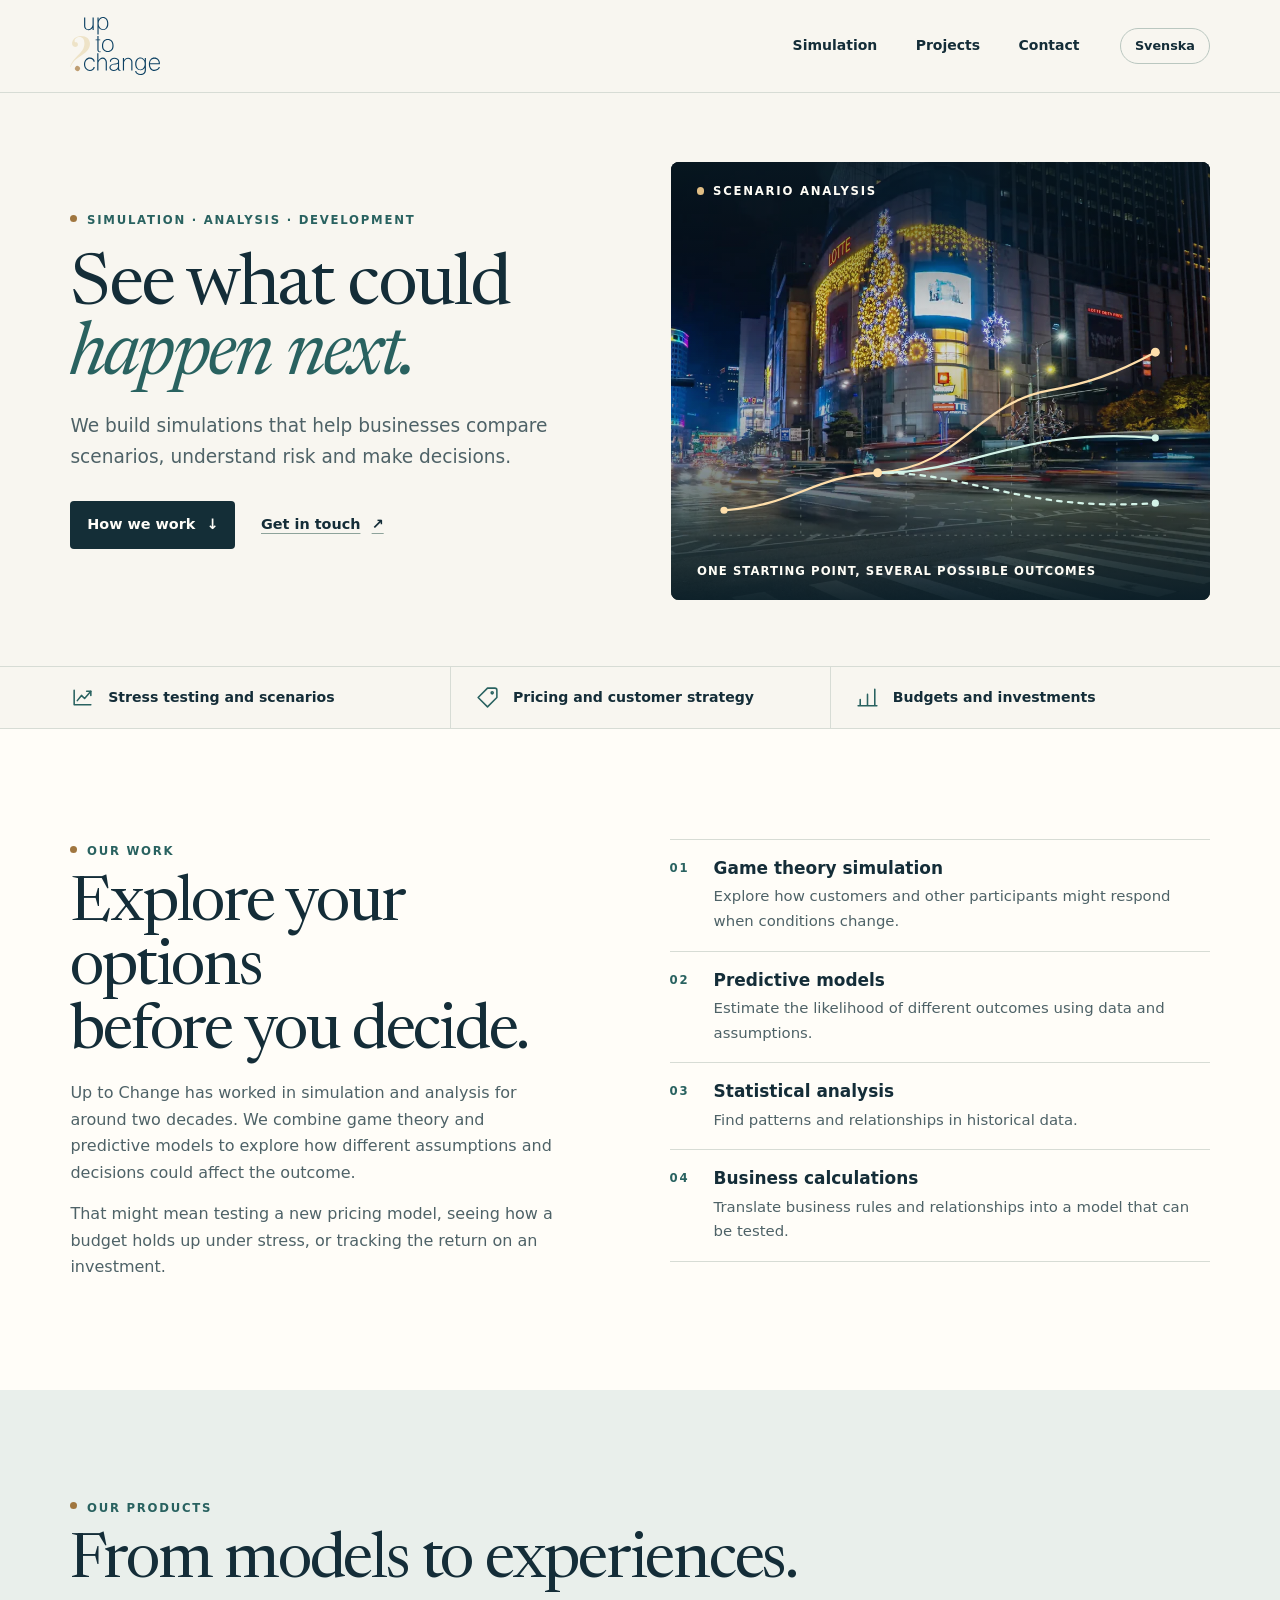
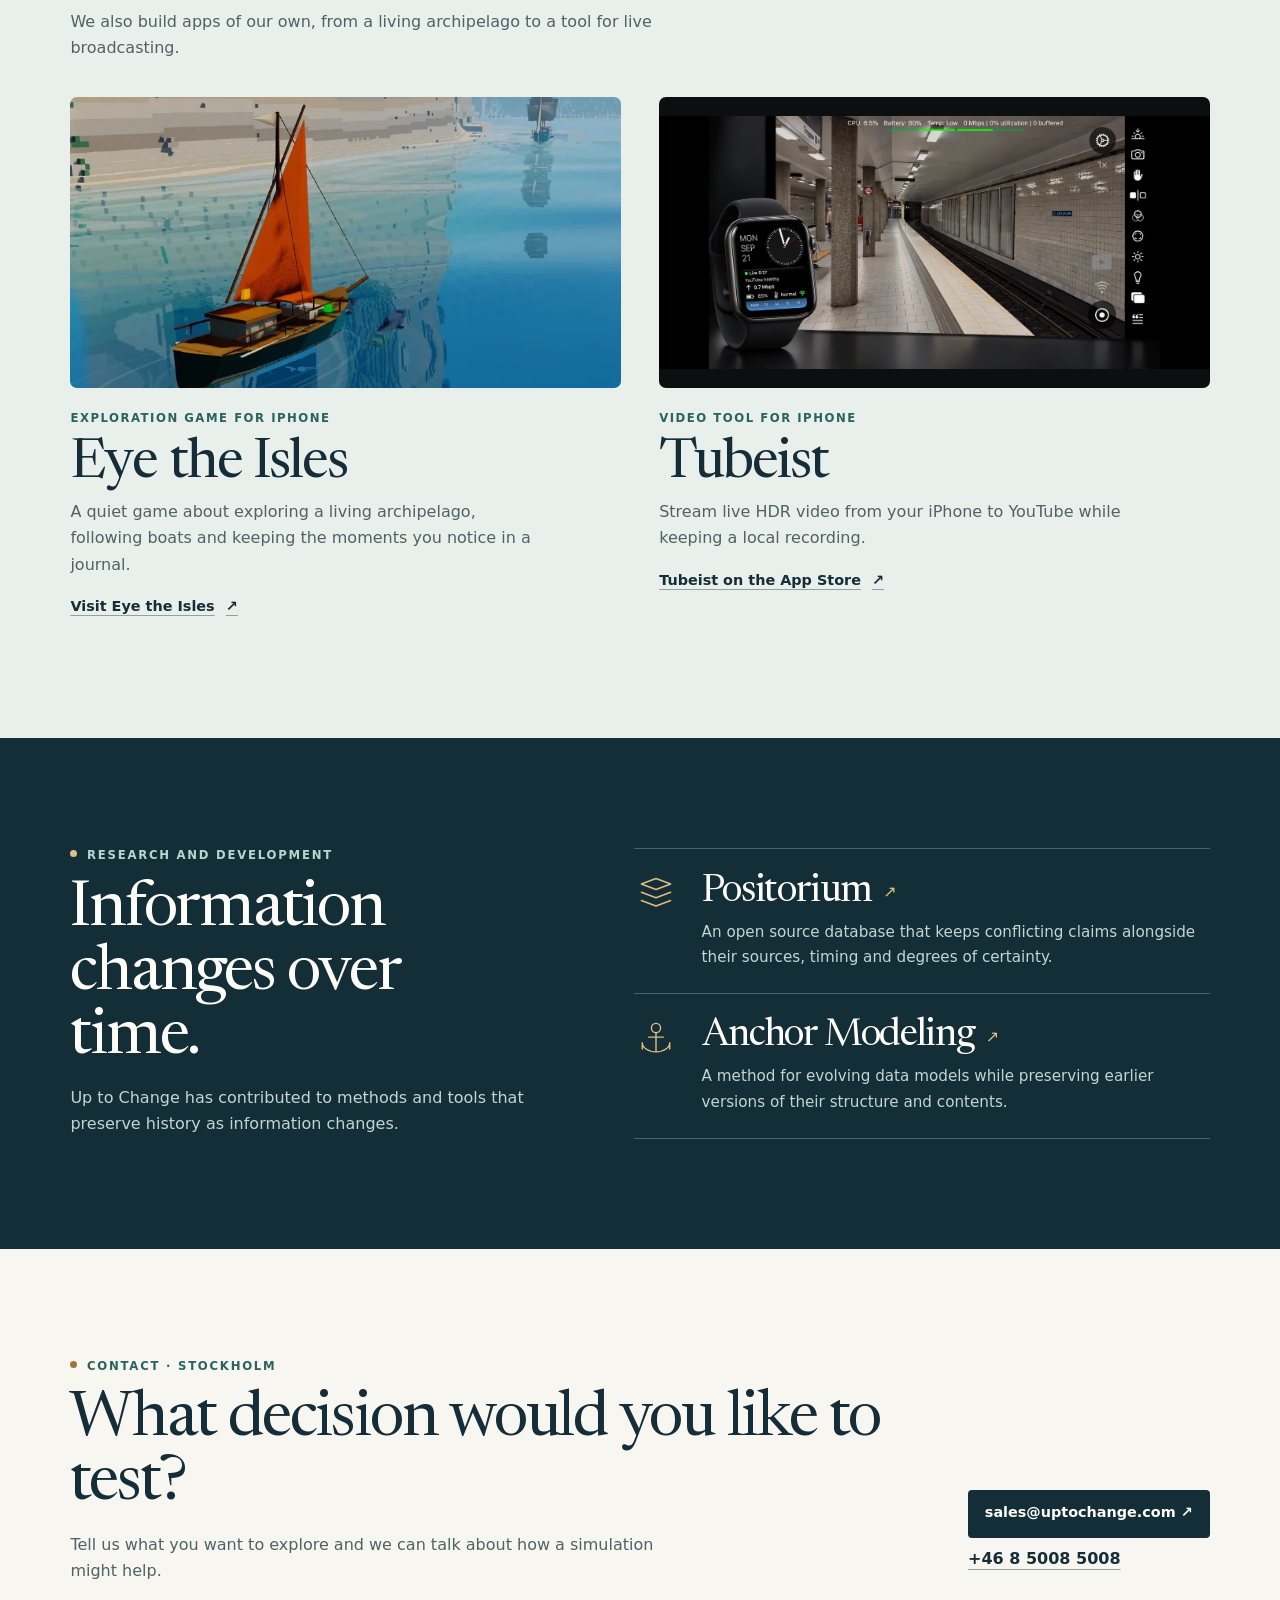
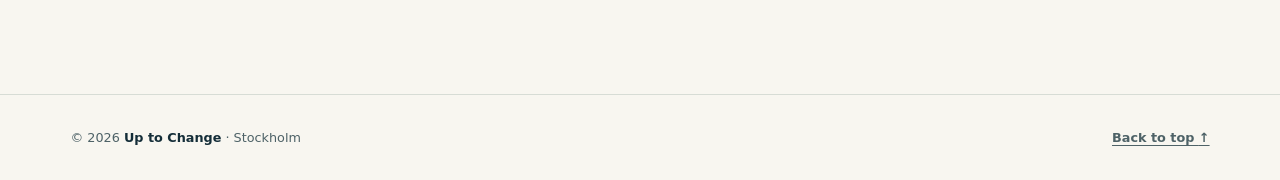
==== index_en.html @ 2a36a4be "Add bilingual Up to Change website" ====
<!doctype html>
<html lang="en">
<head>
  <meta charset="utf-8">
  <meta name="viewport" content="width=device-width, initial-scale=1">
  <meta name="theme-color" content="#f8f6f0">
  <title>Up to Change | Simulation, analysis and development</title>
  <meta name="description" content="Up to Change builds simulations for scenario analysis, stress testing and business decisions. Explore our apps and contributions to research and development.">
  <link rel="canonical" href="https://www.uptochange.com/index_en.html">
  <link rel="alternate" hreflang="sv" href="https://www.uptochange.com/">
  <link rel="alternate" hreflang="en" href="https://www.uptochange.com/index_en.html">
  <link rel="alternate" hreflang="x-default" href="https://www.uptochange.com/">
  <meta property="og:type" content="website">
  <meta property="og:title" content="Up to Change | Simulation, analysis and development">
  <meta property="og:description" content="Up to Change builds simulations for scenario analysis, stress testing and business decisions. Explore our apps and contributions to research and development.">
  <meta property="og:url" content="https://www.uptochange.com/index_en.html">
  <meta property="og:image" content="https://www.uptochange.com/up-to-change-assets/street.webp">
  <link rel="icon" href="up-to-change-assets/icon.png" type="image/png">
  <link rel="apple-touch-icon" href="up-to-change-assets/icon.png">
  <link rel="stylesheet" href="up-to-change-assets/site.css">
  <script src="up-to-change-assets/street-video.js" defer></script>
</head>
<body id="top">
  <a class="skip" href="#main">Skip to content</a>
  <header class="site-header">
    <div class="wrap header-inner">
      <a class="brand" href="#top">
        <img src="up-to-change-assets/up-to-change.svg" width="1153" height="740" alt="Up to Change">
      </a>
      <nav class="top-nav" aria-label="Main navigation">
        <a href="#simulation">Simulation</a>
        <a href="#projects">Projects</a>
        <a href="#contact">Contact</a>
        <a class="language" href="index.html" lang="sv" hreflang="sv">Svenska</a>
      </nav>
    </div>
  </header>

  <main id="main" tabindex="-1">
    <section class="hero" aria-labelledby="hero-title">
      <div class="wrap hero-grid">
        <div class="hero-copy">
          <p class="eyebrow">Simulation · Analysis · Development</p>
          <h1 id="hero-title">See what could <em>happen next.</em></h1>
          <p>We build simulations that help businesses compare scenarios, understand risk and make decisions.</p>
          <div class="actions">
            <a class="button" href="#simulation">How we work <span aria-hidden="true">↓</span></a>
            <a class="text-link" href="#contact">Get in touch <span aria-hidden="true">↗</span></a>
          </div>
        </div>
        <figure class="hero-visual">
          <img src="up-to-change-assets/street.webp" width="1440" height="810" alt="" fetchpriority="high">
          <video class="street-video" data-src="up-to-change-assets/street.mp4" width="960" height="540"
                 preload="none" muted loop playsinline aria-hidden="true"></video>
          <button class="video-toggle" type="button" hidden aria-label="Play background video"
                  data-play-label="Play background video" data-pause-label="Pause background video">
            <svg viewBox="0 0 24 24" width="18" height="18" fill="currentColor" aria-hidden="true" focusable="false">
              <path class="video-play" d="M8 5v14l11-7Z"/>
              <path class="video-pause" d="M7 5h3v14H7zm7 0h3v14h-3z"/>
            </svg>
          </button>
          <span class="visual-label">Scenario analysis</span>
          <svg class="routes" viewBox="0 0 600 490" aria-hidden="true" focusable="false">
            <g fill="none" stroke="#e4efea" stroke-opacity=".3" stroke-width="1">
              <path d="M46 418H554M144 233v185m118-185v185m118-185v185m118-185v185" stroke-dasharray="3 6"/>
            </g>
            <g fill="none" stroke-width="2.5" stroke-linecap="round">
              <path d="M58 390C136 385 157 352 230 348" stroke="#ffdfab"/>
              <path d="M230 348c93-6 110-77 191-92 43-8 74-18 120-43" stroke="#ffdfab"/>
              <path d="M230 348c106 1 158-52 311-39" stroke="#d5f4e9"/>
              <path d="M230 348c105-1 160 44 311 34" stroke="#d5f4e9" stroke-dasharray="5 7"/>
            </g>
            <g fill="#ffdfab">
              <circle cx="58" cy="390" r="4"/><circle cx="230" cy="348" r="5"/><circle cx="541" cy="213" r="5"/>
            </g>
            <g fill="#d5f4e9">
              <circle cx="541" cy="309" r="4"/><circle cx="541" cy="382" r="4"/>
            </g>
          </svg>
          <figcaption class="visual-note">One starting point, several possible outcomes</figcaption>
        </figure>
      </div>
    </section>

    <div class="use-cases">
      <ul class="wrap">
        <li><svg class="" viewBox="0 0 24 24" aria-hidden="true" fill="none" stroke="currentColor" stroke-width="1.5" stroke-linecap="round" stroke-linejoin="round"><path d="M4 19V5m0 14h16M7 15l4-5 3 3 6-7"/><path d="M16 6h4v4"/></svg><span>Stress testing and scenarios</span></li>
        <li><svg class="" viewBox="0 0 24 24" aria-hidden="true" fill="none" stroke="currentColor" stroke-width="1.5" stroke-linecap="round" stroke-linejoin="round"><path d="m3 12 9-9h7a2 2 0 0 1 2 2v7l-9 9-9-9Z"/><circle cx="16.5" cy="7.5" r="1"/></svg><span>Pricing and customer strategy</span></li>
        <li><svg class="" viewBox="0 0 24 24" aria-hidden="true" fill="none" stroke="currentColor" stroke-width="1.5" stroke-linecap="round" stroke-linejoin="round"><path d="M5 20v-6m7 6V9m7 11V4M3 20h18"/></svg><span>Budgets and investments</span></li>
      </ul>
    </div>

    <section class="section services" id="simulation" aria-labelledby="simulation-title">
      <div class="wrap services-grid">
        <div class="section-title">
          <p class="eyebrow">Our work</p>
          <h2 id="simulation-title">Explore your options<br>before you decide.</h2>
          <p>Up to Change has worked in simulation and analysis for around two decades. We combine game theory and predictive models to explore how different assumptions and decisions could affect the outcome.</p>
          <p>That might mean testing a new pricing model, seeing how a budget holds up under stress, or tracking the return on an investment.</p>
        </div>
        <ol class="method-list">
          <li><span class="method-no" aria-hidden="true">01</span>
            <div><h3>Game theory simulation</h3><p>Explore how customers and other participants might respond when conditions change.</p></div>
          </li>
          <li><span class="method-no" aria-hidden="true">02</span>
            <div><h3>Predictive models</h3><p>Estimate the likelihood of different outcomes using data and assumptions.</p></div>
          </li>
          <li><span class="method-no" aria-hidden="true">03</span>
            <div><h3>Statistical analysis</h3><p>Find patterns and relationships in historical data.</p></div>
          </li>
          <li><span class="method-no" aria-hidden="true">04</span>
            <div><h3>Business calculations</h3><p>Translate business rules and relationships into a model that can be tested.</p></div>
          </li>
        </ol>
      </div>
    </section>

    <section class="section projects" id="projects" aria-labelledby="projects-title">
      <div class="wrap">
        <div class="section-title">
          <p class="eyebrow">Our products</p>
          <h2 id="projects-title">From models to experiences.</h2>
          <p>We also build apps of our own, from a living archipelago to a tool for live broadcasting.</p>
        </div>
        <div class="projects-grid">
        <article class="project">
          <a class="project-media isles" href="https://www.uptochange.com/eyetheisles/" aria-label="Visit Eye the Isles">
            <img src="up-to-change-assets/eye-the-isles.webp" width="800" height="424" loading="lazy" alt="The red-sailed fishing boat Gannet beside a rocky coast in Eye the Isles">
          </a>
          <p class="project-meta">Exploration game for iPhone</p>
          <h3>Eye the Isles</h3>
          <p>A quiet game about exploring a living archipelago, following boats and keeping the moments you notice in a journal.</p>
          <a class="text-link" href="https://www.uptochange.com/eyetheisles/">Visit Eye the Isles <span aria-hidden="true">↗</span></a>
        </article>
        <article class="project">
          <a class="project-media tubeist" href="https://apps.apple.com/app/tubeist/id6740208994" aria-label="Tubeist on the App Store">
            <img src="up-to-change-assets/tubeist.webp" width="1400" height="645" loading="lazy" alt="Tubeist’s camera view and live stream monitoring on Apple Watch">
          </a>
          <p class="project-meta">Video tool for iPhone</p>
          <h3>Tubeist</h3>
          <p>Stream live HDR video from your iPhone to YouTube while keeping a local recording.</p>
          <a class="text-link" href="https://apps.apple.com/app/tubeist/id6740208994">Tubeist on the App Store <span aria-hidden="true">↗</span></a>
        </article>
        </div>
      </div>
    </section>

    <section class="section research dark" id="research" aria-labelledby="research-title">
      <div class="wrap research-grid">
        <div class="section-title">
          <p class="eyebrow">Research and development</p>
          <h2 id="research-title">Information changes over time.</h2>
          <p>Up to Change has contributed to methods and tools that preserve history as information changes.</p>
        </div>
        <div class="research-list">
          <article class="research-item">
            <svg class="research-icon" viewBox="0 0 48 48" aria-hidden="true" fill="none" stroke="currentColor" stroke-width="1.5" stroke-linecap="round" stroke-linejoin="round"><path d="M8 12 24 6l16 6-16 6L8 12Zm0 9 16 6 16-6M8 30l16 6 16-6"/></svg>
            <div>
              <h3><a href="https://roenbaeck.github.io/positorium/">Positorium <span aria-hidden="true">↗</span></a></h3>
              <p>An open source database that keeps conflicting claims alongside their sources, timing and degrees of certainty.</p>
            </div>
          </article>
          <article class="research-item">
            <svg class="research-icon" viewBox="0 0 48 48" aria-hidden="true" fill="none" stroke="currentColor" stroke-width="1.5" stroke-linecap="round" stroke-linejoin="round"><path d="M24 17v21M16 22h16M9 28c0 5 6 10 15 10s15-5 15-10M9 28v7m30-7v7"/><circle cx="24" cy="12" r="5"/></svg>
            <div>
              <h3><a href="https://www.anchormodeling.com/">Anchor Modeling <span aria-hidden="true">↗</span></a></h3>
              <p>A method for evolving data models while preserving earlier versions of their structure and contents.</p>
            </div>
          </article>
        </div>
      </div>
    </section>

    <section class="section contact" id="contact" aria-labelledby="contact-title">
      <div class="wrap contact-grid">
        <div class="section-title">
          <p class="eyebrow">Contact · Stockholm</p>
          <h2 id="contact-title">What decision would you like to test?</h2>
          <p>Tell us what you want to explore and we can talk about how a simulation might help.</p>
        </div>
        <div class="contact-info">
          <a class="button" href="mailto:sales@uptochange.com">sales@uptochange.com <span aria-hidden="true">↗</span></a>
          <a class="text-link" href="tel:+46850085008">+46 8 5008 5008</a>
        </div>
      </div>
    </section>
  </main>

  <footer class="site-footer">
    <div class="wrap footer-inner">
      <p>© 2026 <strong>Up to Change</strong> · Stockholm</p>
      <a href="#top">Back to top <span aria-hidden="true">↑</span></a>
    </div>
  </footer>
</body>
</html>
---- up-to-change-assets/site.css ----
@font-face {
  font-family: Newsreader;
  src: url(newsreader.woff2) format("woff2");
  font-style: normal;
  font-weight: 400;
  font-display: swap;
}

@font-face {
  font-family: Newsreader;
  src: url(newsreader-italic.woff2) format("woff2");
  font-style: italic;
  font-weight: 400;
  font-display: swap;
}

:root {
  color-scheme: light;
  --paper: #f8f6f0;
  --white: #fffdf8;
  --ink: #142d38;
  --muted: #4e6267;
  --teal: #296260;
  --deep: #142e37;
  --gold: #a0763f;
  --pale-gold: #e0bd84;
  --line: #d7dcd5;
  --wash: #e9efeb;
  --serif: Newsreader, Georgia, serif;
  --sans: system-ui, -apple-system, BlinkMacSystemFont, "Segoe UI", sans-serif;
  --max: 1264px;
}

*, *::before, *::after { box-sizing: border-box; }
html { scroll-behavior: smooth; }
body {
  margin: 0;
  background: var(--paper);
  color: var(--ink);
  font: 1rem/1.65 var(--sans);
  -webkit-font-smoothing: antialiased;
}
img, svg { display: block; max-width: 100%; }
img { height: auto; }
a { color: inherit; }
:focus-visible { outline: 3px solid var(--teal); outline-offset: 5px; }
.dark :focus-visible { outline-color: var(--pale-gold); }
h1, h2, h3, p, figure { margin: 0; }
h1, h2, .project h3, .research-item h3 {
  font-family: var(--serif);
  font-weight: 400;
  line-height: 1;
  letter-spacing: -.035em;
}
h2 { font-size: clamp(2.65rem, 5vw, 4.75rem); }
p { max-width: 62ch; }
section[id] { scroll-margin-top: 1.5rem; }

.wrap { width: min(var(--max), calc(100% - 2 * clamp(1.25rem, 5.5vw, 5rem))); margin-inline: auto; }
.skip {
  position: absolute;
  top: .75rem;
  left: .75rem;
  z-index: 5;
  padding: .6rem 1rem;
  background: var(--white);
  transform: translateY(-180%);
}
.skip:focus { transform: translateY(0); }

.site-header { border-bottom: 1px solid var(--line); }
.header-inner {
  min-height: 92px;
  display: flex;
  align-items: center;
  justify-content: space-between;
  gap: 1.5rem;
}
.brand { display: inline-flex; flex: none; align-items: center; padding: .45rem 0; }
.brand img { width: 90px; height: auto; }
.top-nav { display: flex; align-items: center; flex-wrap: wrap; gap: clamp(.9rem, 3vw, 2.5rem); }
.top-nav a { display: inline-flex; align-items: center; min-height: 32px; font-size: .875rem; font-weight: 650; text-decoration: none; }
.top-nav a:hover { color: var(--teal); text-decoration: underline; text-underline-offset: .25em; }
.top-nav .language { margin-left: .15rem; padding: .42rem .85rem; border: 1px solid #bac7c0; border-radius: 2rem; font-size: .8rem; }
.top-nav .language:hover { background: var(--wash); text-decoration: none; }

.eyebrow, .visual-label, .visual-note, .method-no {
  font-size: .73rem;
  line-height: 1.35;
  letter-spacing: .15em;
  font-weight: 720;
  text-transform: uppercase;
}
.eyebrow { color: var(--teal); }
.eyebrow::before {
  content: "";
  display: inline-block;
  width: .44rem;
  height: .44rem;
  margin: 0 .6rem .13rem 0;
  border-radius: 50%;
  background: var(--gold);
}

.hero { padding: clamp(2.4rem, 5.4vw, 5rem) 0 clamp(2.6rem, 5.2vw, 4.9rem); }
.hero-grid {
  display: grid;
  grid-template-columns: 1fr 1fr;
  align-items: center;
  gap: clamp(2.25rem, 4.9vw, 5rem);
}
.hero h1 { font-size: clamp(3.8rem, 5.7vw, 5.8rem); line-height: .95; margin-top: 1.5rem; }
.hero h1 em { color: var(--teal); font-weight: 400; }
.hero-copy > p:not(.eyebrow) { color: var(--muted); margin-top: 1.25rem; max-width: 43ch; font-size: clamp(1.02rem, 1.45vw, 1.22rem); }
.actions { display: flex; flex-wrap: wrap; align-items: center; gap: 1rem 1.6rem; margin-top: 1.8rem; }
.button, .text-link {
  display: inline-flex;
  width: fit-content;
  align-items: center;
  gap: .7rem;
  font-size: .9rem;
  font-weight: 660;
  text-decoration: none;
}
.button {
  min-height: 48px;
  justify-content: center;
  border-radius: 4px;
  padding: .65rem 1.05rem;
  background: var(--deep);
  color: var(--white);
}
.button:hover { background: var(--teal); }
.text-link { min-height: 42px; text-decoration: underline; text-decoration-color: #8ea39b; text-underline-offset: .3em; }
.text-link:hover { color: var(--teal); text-decoration-color: currentColor; }

.hero-visual {
  min-width: 0;
  position: relative;
  isolation: isolate;
  overflow: hidden;
  aspect-ratio: 1.23;
  background: var(--deep);
  border-radius: 8px;
  color: #fffdf6;
}
.hero-visual > img, .street-video, .hero-visual::after, .routes {
  position: absolute;
  inset: 0;
  width: 100%;
  height: 100%;
}
.hero-visual > img, .street-video { object-fit: cover; object-position: 44% 50%; }
.street-video { opacity: 0; pointer-events: none; }
.street-video.has-frame { opacity: 1; }
.video-toggle {
  position: absolute;
  z-index: 3;
  top: .8rem;
  right: .8rem;
  width: 42px;
  height: 42px;
  padding: 0;
  border: 1px solid rgb(255 253 246 / .48);
  border-radius: 50%;
  background: rgb(9 29 39 / .82);
  color: #fffdf6;
  cursor: pointer;
}
.video-toggle:not([hidden]) { display: grid; place-items: center; }
.video-toggle:hover { background: #102f3d; }
.video-toggle:focus-visible { outline-color: var(--pale-gold); }
.video-pause, .video-toggle[data-playing="true"] .video-play { display: none; }
.video-toggle[data-playing="true"] .video-pause { display: block; }
.hero-visual::after {
  content: "";
  background: linear-gradient(180deg, rgb(9 29 39 / .72), rgb(9 29 39 / .12) 35%, rgb(9 29 39 / .27) 56%, rgb(9 29 39 / .95));
}
.routes { z-index: 1; }
.visual-label, .visual-note { position: absolute; z-index: 2; left: clamp(1rem, 2.5vw, 1.6rem); }
.visual-label { top: 1.35rem; }
.visual-label::before { content: ""; display: inline-block; width: .46rem; height: .46rem; border-radius: 50%; margin-right: .55rem; background: var(--pale-gold); }
.visual-note { bottom: 1.25rem; font-weight: 620; letter-spacing: .09em; }

.use-cases { border-block: 1px solid var(--line); }
.use-cases ul { margin: 0 auto; padding: 0; list-style: none; display: grid; grid-template-columns: repeat(3, 1fr); }
.use-cases li { display: flex; align-items: center; gap: .8rem; padding: 1.12rem 1.5rem; font-weight: 600; font-size: .88rem; }
.use-cases li:first-child { padding-left: 0; }
.use-cases li + li { border-left: 1px solid var(--line); }
.use-cases svg { flex: none; width: 25px; height: 25px; color: var(--teal); }

.section { padding-block: clamp(4.25rem, 8.6vw, 8rem); }
.section-title h2 { margin-top: .85rem; }
.section-title > p:not(.eyebrow) { color: var(--muted); margin-top: .95rem; }
.services { background: var(--white); }
.services-grid { display: grid; grid-template-columns: .92fr 1fr; gap: clamp(2.5rem, 8vw, 8rem); }
.services-grid .section-title { padding-top: .3rem; }
.method-list { list-style: none; margin: 0; padding: 0; border-top: 1px solid var(--line); }
.method-list li {
  display: grid;
  grid-template-columns: 2rem 1fr;
  gap: .75rem;
  padding: 1.07rem 0;
  border-bottom: 1px solid var(--line);
}
.method-no { color: var(--teal); padding-top: .25rem; }
.method-list h3 { font: 680 1.06rem/1.4 var(--sans); }
.method-list p { margin-top: .22rem; color: var(--muted); font-size: .93rem; }

.projects { background: var(--wash); }
.projects-grid { display: grid; grid-template-columns: 1fr 1fr; gap: clamp(1.5rem, 3vw, 2.75rem); margin-top: 2.2rem; }
.project-media { display: block; overflow: hidden; aspect-ratio: 1.89; border-radius: 7px; background: var(--deep); }
.project-media img { width: 100%; height: 100%; object-fit: cover; transition: transform 220ms ease-out; }
.project-media:hover img { transform: scale(1.025); }
.project-media.tubeist { background: #0c0e10; }
.project-media.tubeist img { object-fit: contain; }
.project-meta { margin-top: 1.3rem; color: var(--teal); font-size: .73rem; letter-spacing: .13em; text-transform: uppercase; font-weight: 700; }
.project h3 { margin: .45rem 0 .45rem; font-size: clamp(2.4rem, 4.4vw, 3.75rem); }
.project p:not(.project-meta) { color: var(--muted); max-width: 47ch; }
.project .text-link { margin-top: .5rem; }

.dark { background: var(--deep); color: var(--white); }
.dark .eyebrow { color: #bad5cc; }
.dark .eyebrow::before { background: var(--pale-gold); }
.dark .section-title > p:not(.eyebrow), .dark .research-item p { color: #c4d4d3; }
.research-grid { display: grid; grid-template-columns: .8fr 1fr; gap: clamp(2rem, 8vw, 8rem); align-items: start; }
.research-list { border-top: 1px solid #48616a; }
.research-item { display: grid; grid-template-columns: 52px 1fr; gap: 1rem; padding-block: 1.45rem; border-bottom: 1px solid #48616a; }
.research-icon { width: 44px; height: 44px; color: var(--pale-gold); }
.research-item h3 { font-size: clamp(1.9rem, 3vw, 2.65rem); }
.research-item h3 a { display: inline-flex; align-items: center; gap: .7rem; text-decoration: none; }
.research-item h3 a:hover { text-decoration: underline; text-underline-offset: .19em; }
.research-item h3 a span { color: var(--pale-gold); font: 1rem var(--sans); }
.research-item p { margin-top: .55rem; font-size: .95rem; }

.contact-grid { display: grid; grid-template-columns: 1fr auto; gap: 2rem; align-items: end; }
.contact-info { padding-bottom: .18rem; }
.contact-info a { display: block; margin-top: .5rem; }
.contact-info .text-link { min-height: 35px; font-size: 1rem; }
.site-footer { border-top: 1px solid var(--line); color: var(--muted); }
.footer-inner { min-height: 85px; display: flex; justify-content: space-between; align-items: center; flex-wrap: wrap; gap: .5rem 1.5rem; padding-block: 1rem; font-size: .8rem; }
.footer-inner strong { color: var(--ink); }
.footer-inner a { font-weight: 650; text-underline-offset: .25em; }

@media (max-width: 980px) {
  .hero-grid { gap: 2rem; }
  .hero h1 { font-size: clamp(3.1rem, 6.4vw, 4.25rem); }
  .hero-visual { aspect-ratio: 1.04; }
  .services-grid, .research-grid { gap: 3rem; }
}
@media (max-width: 720px) {
  .header-inner { min-height: 78px; gap: 1rem; }
  .brand img { width: 70px; }
  .top-nav { gap: .65rem 1rem; justify-content: flex-end; }
  .top-nav a { font-size: .82rem; }
  .hero-grid, .services-grid, .research-grid, .contact-grid { grid-template-columns: 1fr; }
  .hero h1 { font-size: clamp(3.45rem, 9.2vw, 5.1rem); }
  .hero-visual { aspect-ratio: 1.38; }
  .hero-copy > p:not(.eyebrow) { margin-top: .9rem; }
  .use-cases li { gap: .45rem; padding-inline: .62rem; font-size: .76rem; line-height: 1.35; }
  .use-cases svg { width: 19px; height: 19px; }
  .contact-grid { gap: .9rem; }
}
@media (max-width: 525px) {
  .top-nav { gap: .45rem; }
  .top-nav a { font-size: .8rem; }
  .top-nav .language { padding-inline: .48rem; }
  .projects-grid { grid-template-columns: 1fr; gap: 2.5rem; }
  .hero-visual { aspect-ratio: 1.25; }
  .use-cases li { align-items: flex-start; flex-direction: column; }
}
@media (max-width: 355px) {
  .header-inner { align-items: flex-start; padding-block: .5rem; }
  .top-nav { max-width: 165px; }
  .hero h1 { font-size: 2.85rem; }
}
@media (prefers-reduced-motion: reduce) {
  html { scroll-behavior: auto; }
  *, *::before, *::after { transition: none !important; }
}
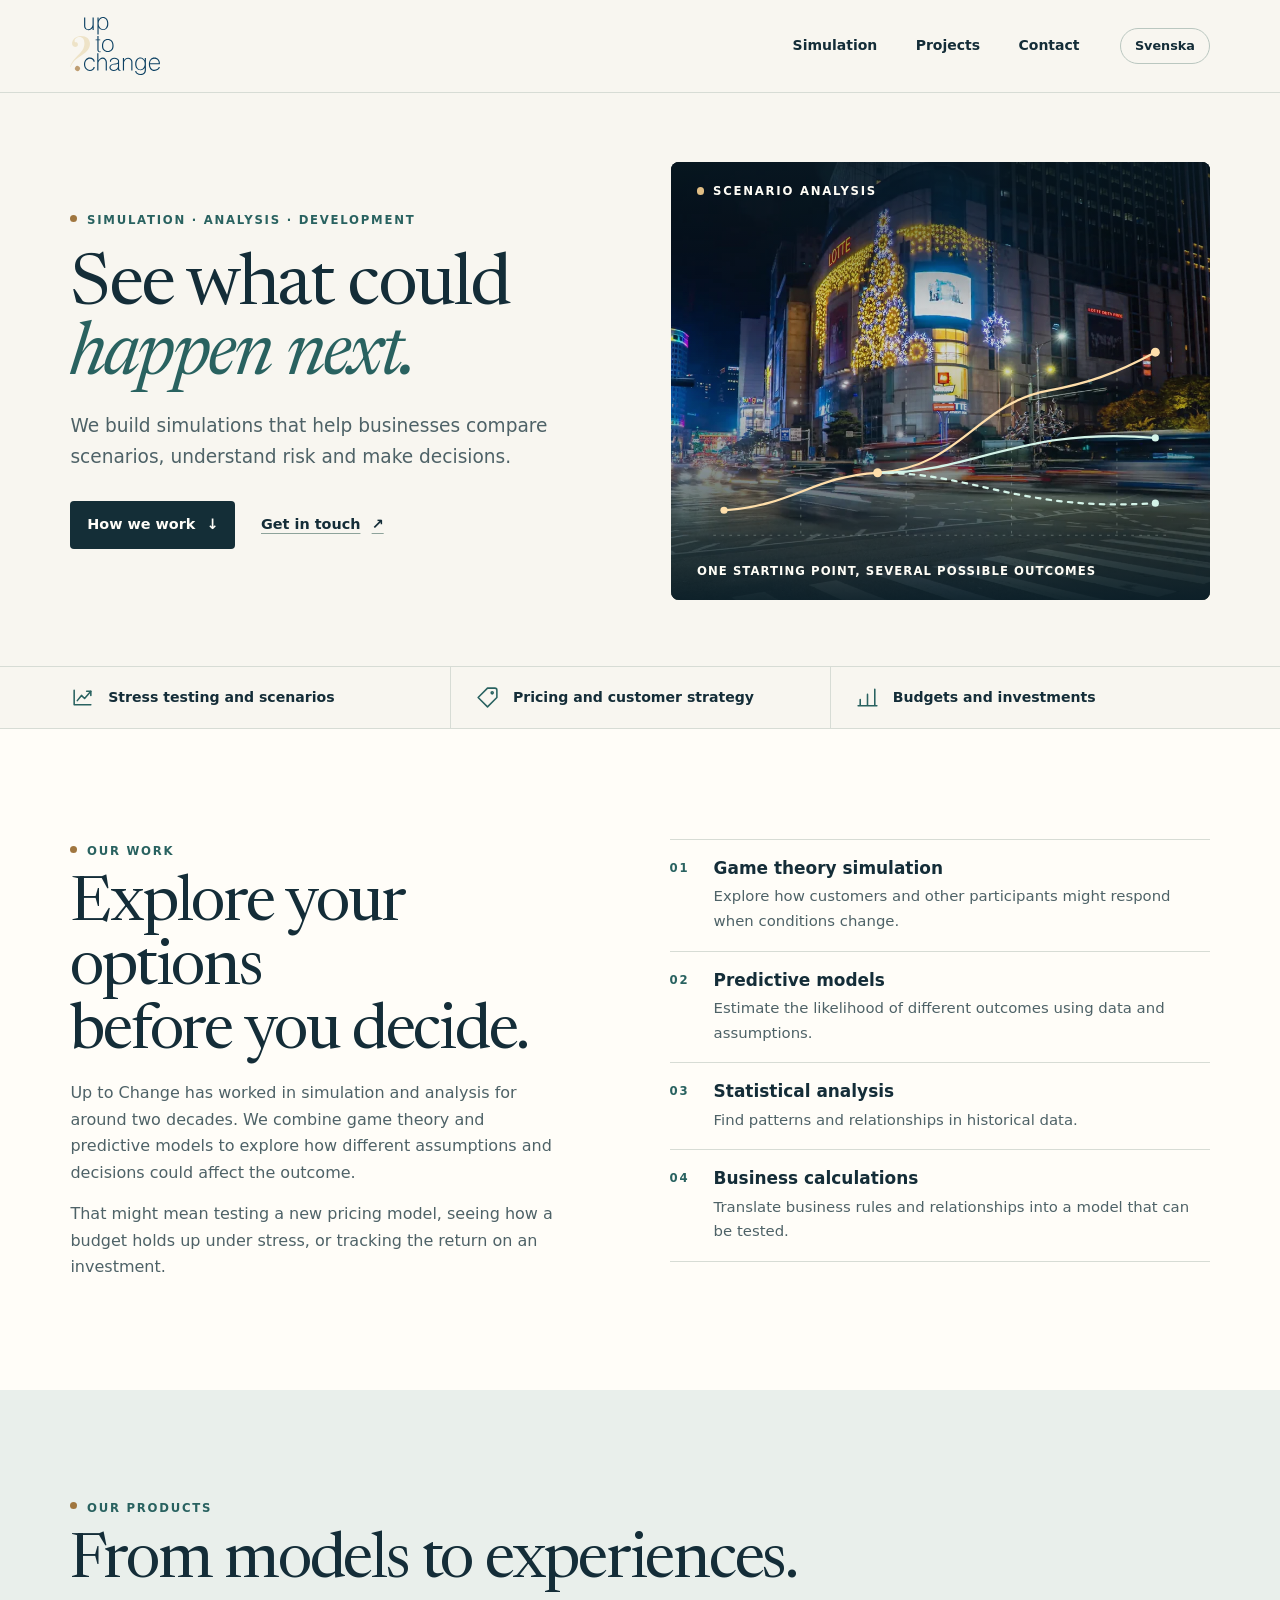
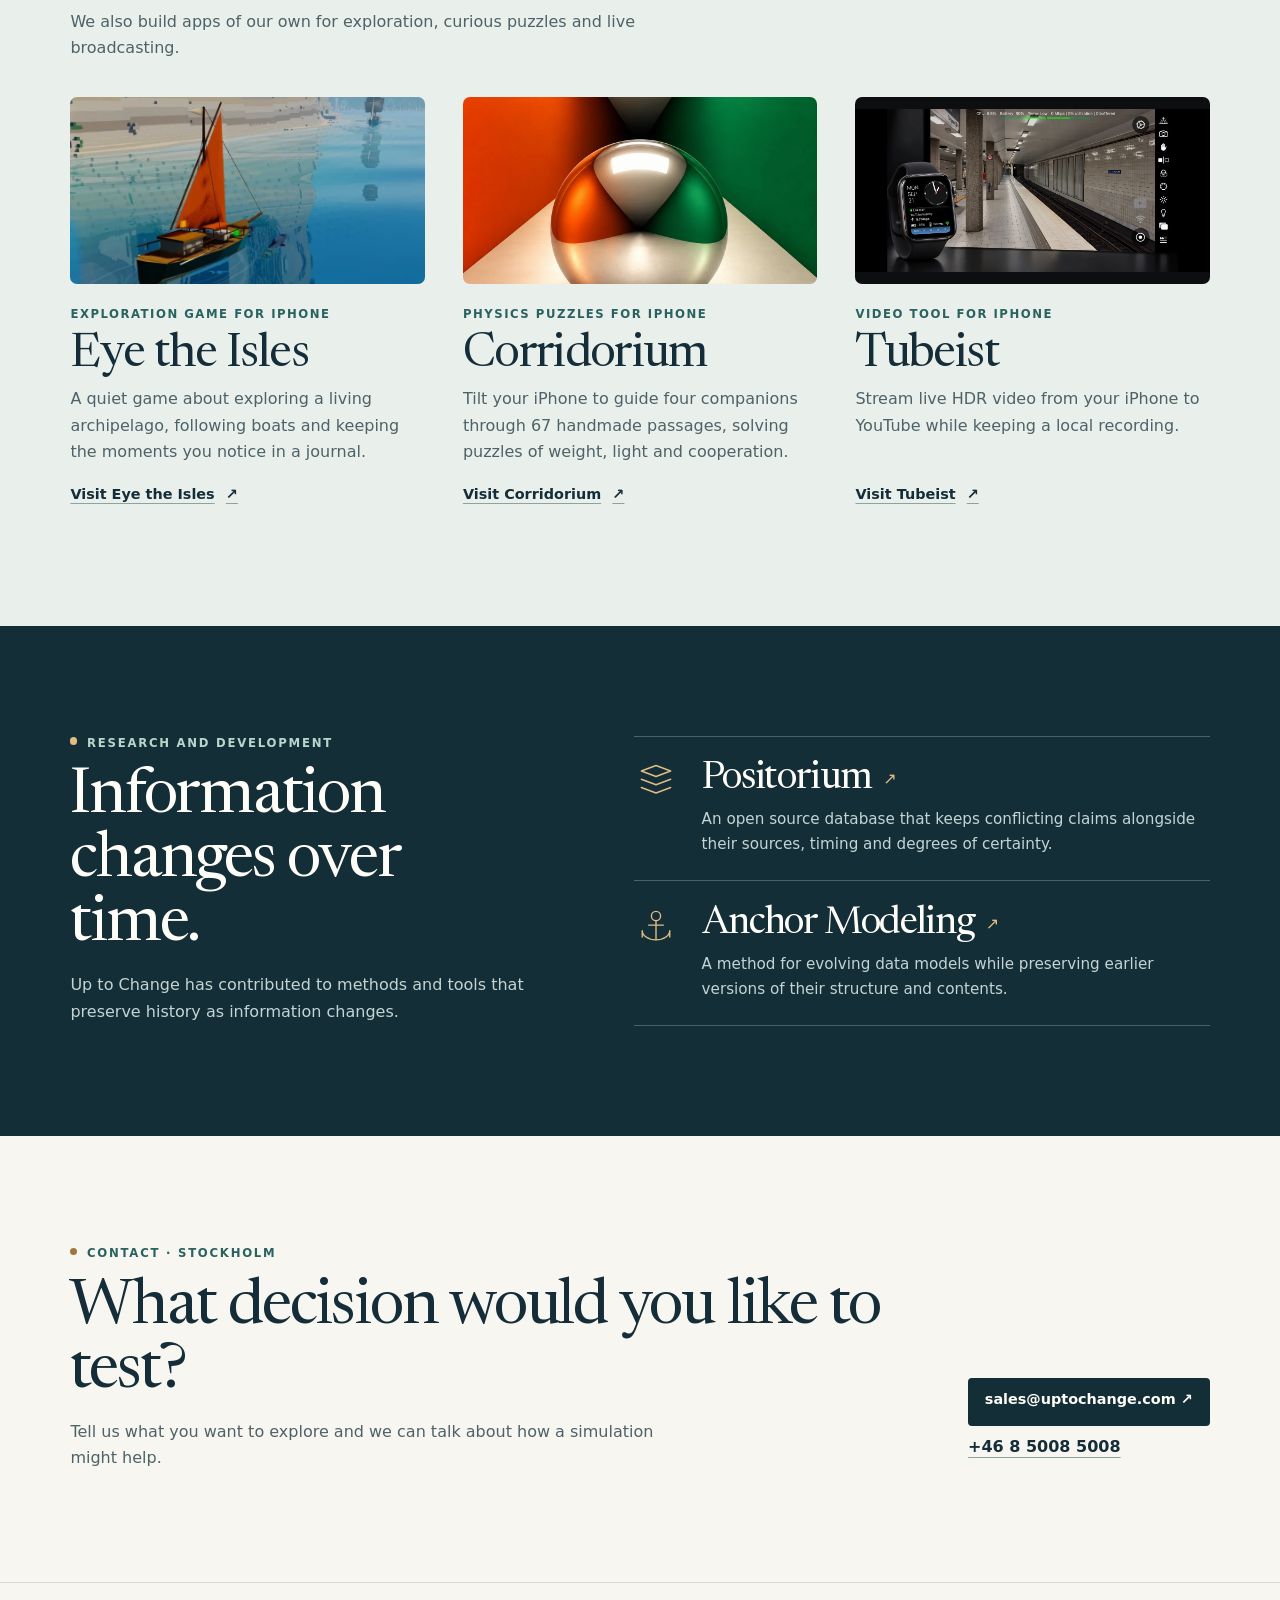
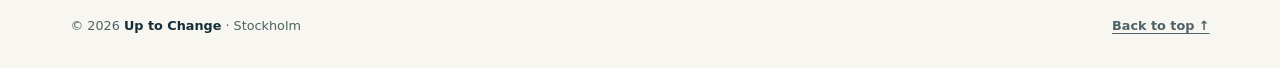
==== commit 0994db65: "Add Corridorium and refresh Tubeist homepage links" ====
--- a/index_en.html
+++ b/index_en.html
@@ -120,7 +120,7 @@
         <div class="section-title">
           <p class="eyebrow">Our products</p>
           <h2 id="projects-title">From models to experiences.</h2>
-          <p>We also build apps of our own, from a living archipelago to a tool for live broadcasting.</p>
+          <p>We also build apps of our own for exploration, curious puzzles and live broadcasting.</p>
         </div>
         <div class="projects-grid">
         <article class="project">
@@ -133,13 +133,22 @@
           <a class="text-link" href="https://www.uptochange.com/eyetheisles/">Visit Eye the Isles <span aria-hidden="true">↗</span></a>
         </article>
         <article class="project">
-          <a class="project-media tubeist" href="https://apps.apple.com/app/tubeist/id6740208994" aria-label="Tubeist on the App Store">
+          <a class="project-media corridorium" href="https://www.uptochange.com/corridorium/" aria-label="Visit Corridorium">
+            <img src="up-to-change-assets/corridorium.webp" width="1200" height="630" loading="lazy" alt="Corridorium’s silver ball reflecting the orange and green corridor walls">
+          </a>
+          <p class="project-meta">Physics puzzles for iPhone</p>
+          <h3>Corridorium</h3>
+          <p>Tilt your iPhone to guide four companions through 67 handmade passages, solving puzzles of weight, light and cooperation.</p>
+          <a class="text-link" href="https://www.uptochange.com/corridorium/">Visit Corridorium <span aria-hidden="true">↗</span></a>
+        </article>
+        <article class="project">
+          <a class="project-media tubeist" href="https://www.uptochange.com/tubeist/" aria-label="Visit Tubeist">
             <img src="up-to-change-assets/tubeist.webp" width="1400" height="645" loading="lazy" alt="Tubeist’s camera view and live stream monitoring on Apple Watch">
           </a>
           <p class="project-meta">Video tool for iPhone</p>
           <h3>Tubeist</h3>
           <p>Stream live HDR video from your iPhone to YouTube while keeping a local recording.</p>
-          <a class="text-link" href="https://apps.apple.com/app/tubeist/id6740208994">Tubeist on the App Store <span aria-hidden="true">↗</span></a>
+          <a class="text-link" href="https://www.uptochange.com/tubeist/">Visit Tubeist <span aria-hidden="true">↗</span></a>
         </article>
         </div>
       </div>
--- a/up-to-change-assets/site.css
+++ b/up-to-change-assets/site.css
@@ -208,16 +208,17 @@
 .method-list p { margin-top: .22rem; color: var(--muted); font-size: .93rem; }
 
 .projects { background: var(--wash); }
-.projects-grid { display: grid; grid-template-columns: 1fr 1fr; gap: clamp(1.5rem, 3vw, 2.75rem); margin-top: 2.2rem; }
+.projects-grid { display: grid; grid-template-columns: repeat(3, minmax(0, 1fr)); gap: clamp(1.5rem, 3vw, 2.75rem); margin-top: 2.2rem; }
+.project { display: flex; flex-direction: column; }
 .project-media { display: block; overflow: hidden; aspect-ratio: 1.89; border-radius: 7px; background: var(--deep); }
 .project-media img { width: 100%; height: 100%; object-fit: cover; transition: transform 220ms ease-out; }
 .project-media:hover img { transform: scale(1.025); }
 .project-media.tubeist { background: #0c0e10; }
 .project-media.tubeist img { object-fit: contain; }
 .project-meta { margin-top: 1.3rem; color: var(--teal); font-size: .73rem; letter-spacing: .13em; text-transform: uppercase; font-weight: 700; }
-.project h3 { margin: .45rem 0 .45rem; font-size: clamp(2.4rem, 4.4vw, 3.75rem); }
-.project p:not(.project-meta) { color: var(--muted); max-width: 47ch; }
-.project .text-link { margin-top: .5rem; }
+.project h3 { margin: .45rem 0 .45rem; font-size: clamp(2rem, 3.7vw, 3.1rem); }
+.project p:not(.project-meta) { color: var(--muted); max-width: 47ch; flex: 1; }
+.project .text-link { margin-top: .5rem; align-self: flex-start; }
 
 .dark { background: var(--deep); color: var(--white); }
 .dark .eyebrow { color: #bad5cc; }
@@ -248,7 +249,12 @@
   .hero-visual { aspect-ratio: 1.04; }
   .services-grid, .research-grid { gap: 3rem; }
 }
+@media (min-width: 721px) and (max-width: 980px) {
+  .project-meta { min-height: 3.3em; }
+}
 @media (max-width: 720px) {
+  .projects-grid { grid-template-columns: 1fr; gap: 2.5rem; }
+  .project h3 { font-size: 2.4rem; }
   .header-inner { min-height: 78px; gap: 1rem; }
   .brand img { width: 70px; }
   .top-nav { gap: .65rem 1rem; justify-content: flex-end; }
@@ -265,7 +271,6 @@
   .top-nav { gap: .45rem; }
   .top-nav a { font-size: .8rem; }
   .top-nav .language { padding-inline: .48rem; }
-  .projects-grid { grid-template-columns: 1fr; gap: 2.5rem; }
   .hero-visual { aspect-ratio: 1.25; }
   .use-cases li { align-items: flex-start; flex-direction: column; }
 }
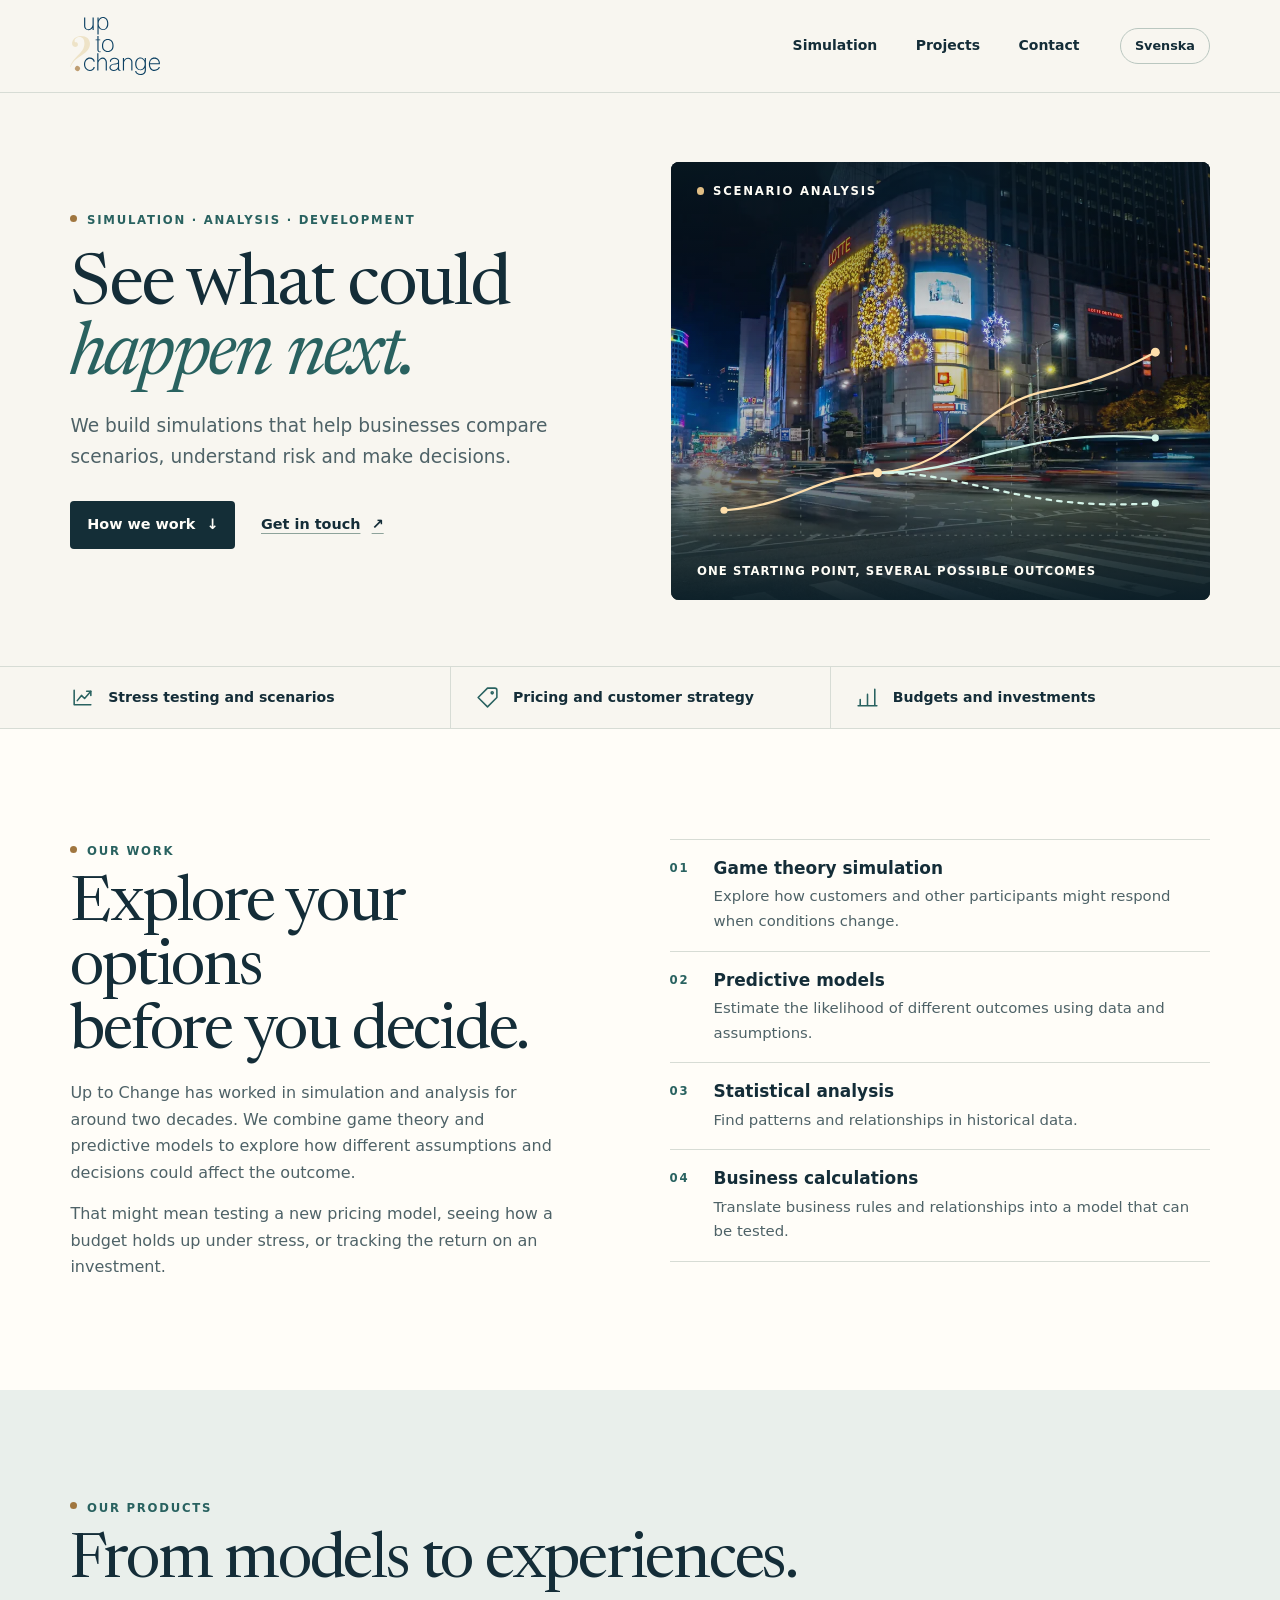
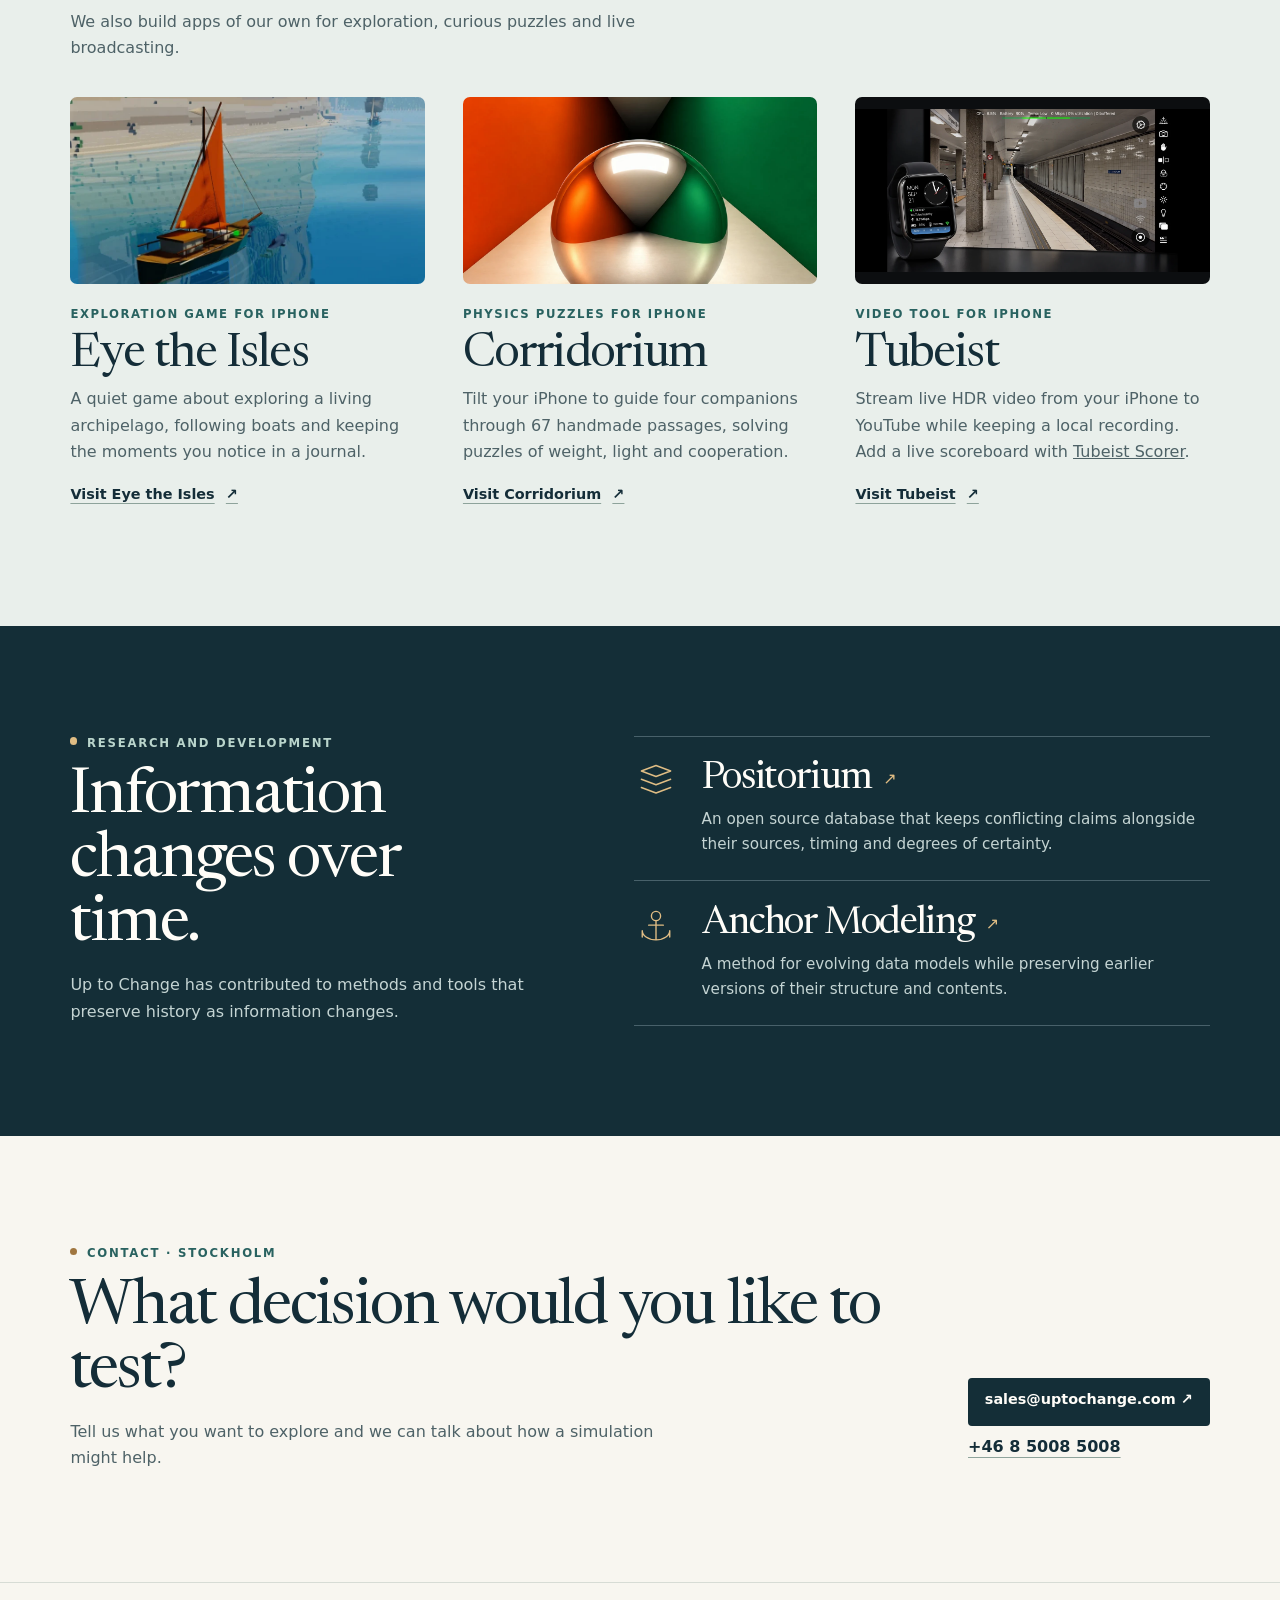
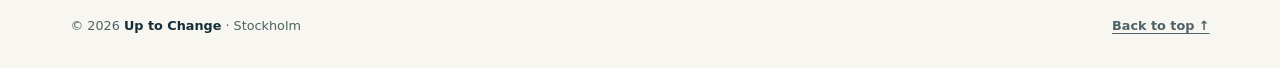
==== commit e1365767: "Link to Tubeist Scorer from both homepages" ====
--- a/index_en.html
+++ b/index_en.html
@@ -147,7 +147,7 @@
           </a>
           <p class="project-meta">Video tool for iPhone</p>
           <h3>Tubeist</h3>
-          <p>Stream live HDR video from your iPhone to YouTube while keeping a local recording.</p>
+          <p>Stream live HDR video from your iPhone to YouTube while keeping a local recording. Add a live scoreboard with <a href="https://www.uptochange.com/tubeist-scorer/">Tubeist Scorer</a>.</p>
           <a class="text-link" href="https://www.uptochange.com/tubeist/">Visit Tubeist <span aria-hidden="true">↗</span></a>
         </article>
         </div>
@@ -165,7 +165,7 @@
           <article class="research-item">
             <svg class="research-icon" viewBox="0 0 48 48" aria-hidden="true" fill="none" stroke="currentColor" stroke-width="1.5" stroke-linecap="round" stroke-linejoin="round"><path d="M8 12 24 6l16 6-16 6L8 12Zm0 9 16 6 16-6M8 30l16 6 16-6"/></svg>
             <div>
-              <h3><a href="https://roenbaeck.github.io/positorium/">Positorium <span aria-hidden="true">↗</span></a></h3>
+              <h3><a href="https://positorium.com/">Positorium <span aria-hidden="true">↗</span></a></h3>
               <p>An open source database that keeps conflicting claims alongside their sources, timing and degrees of certainty.</p>
             </div>
           </article>
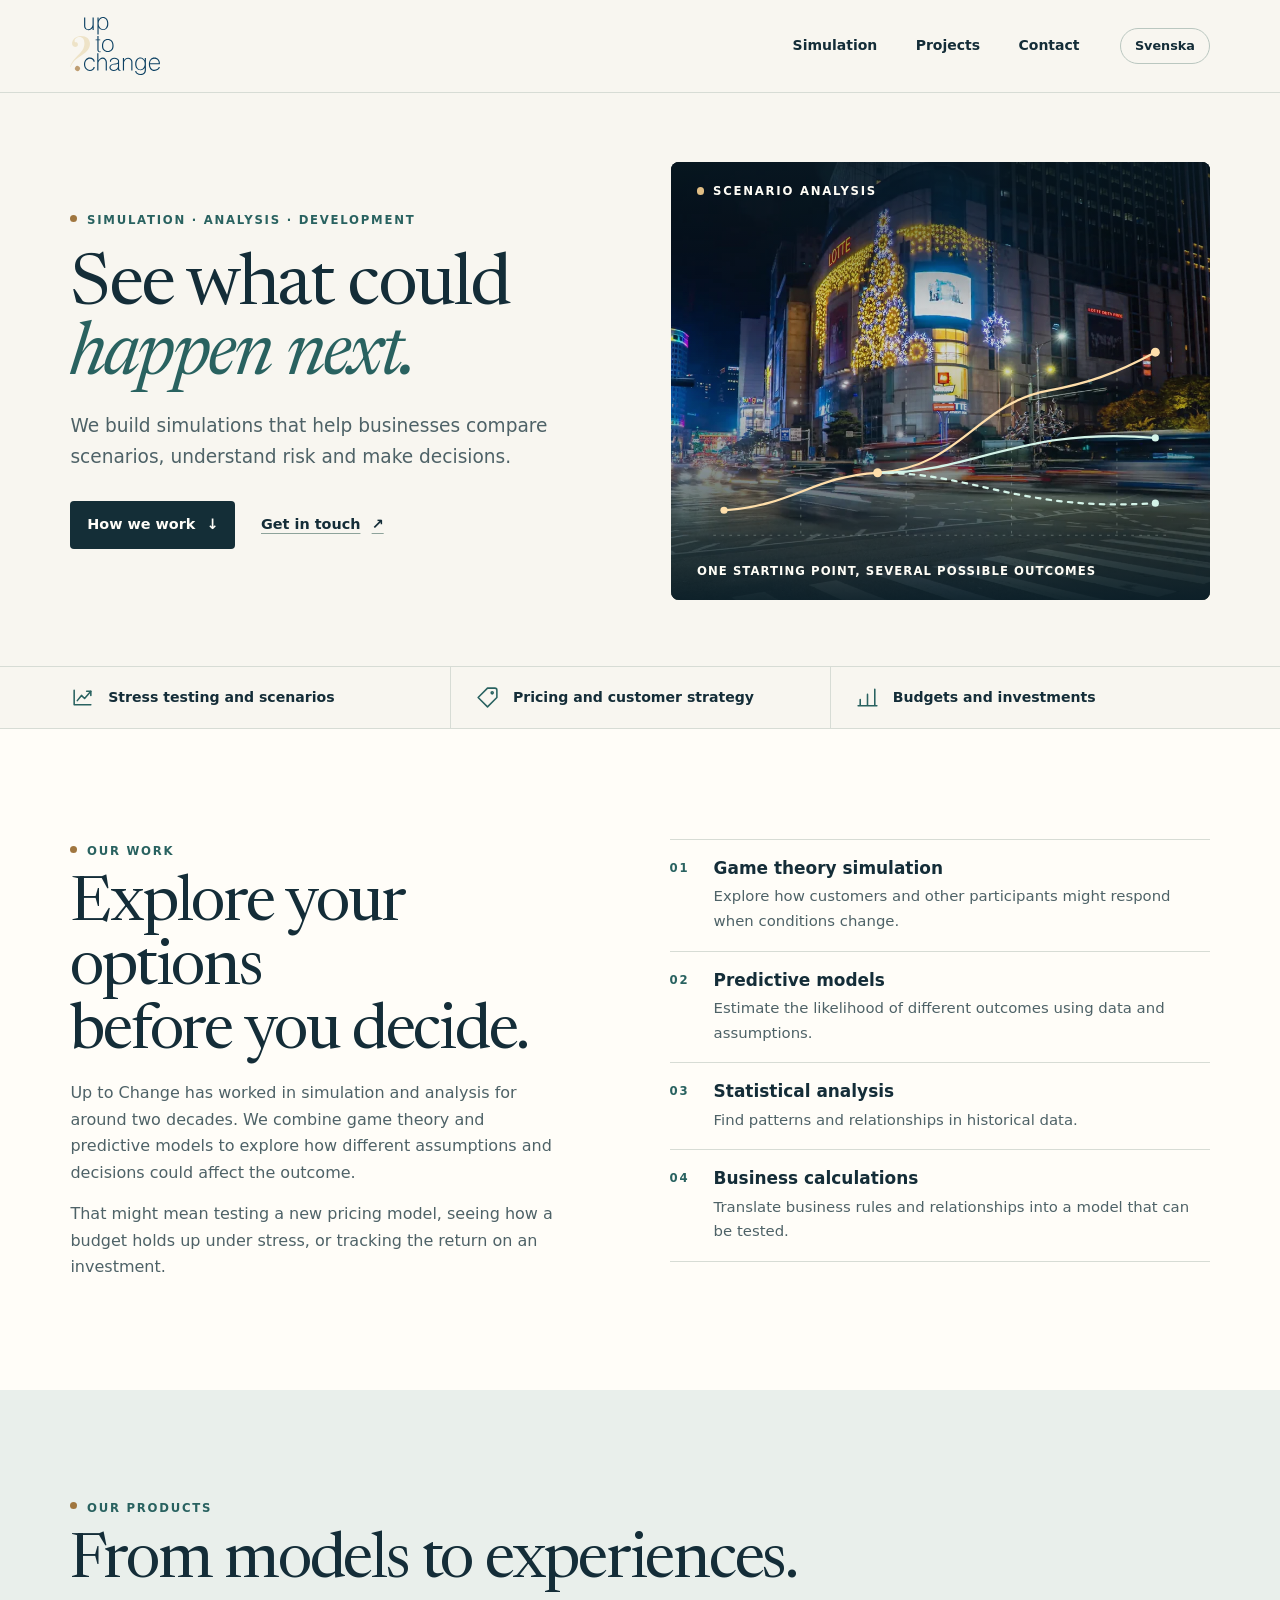
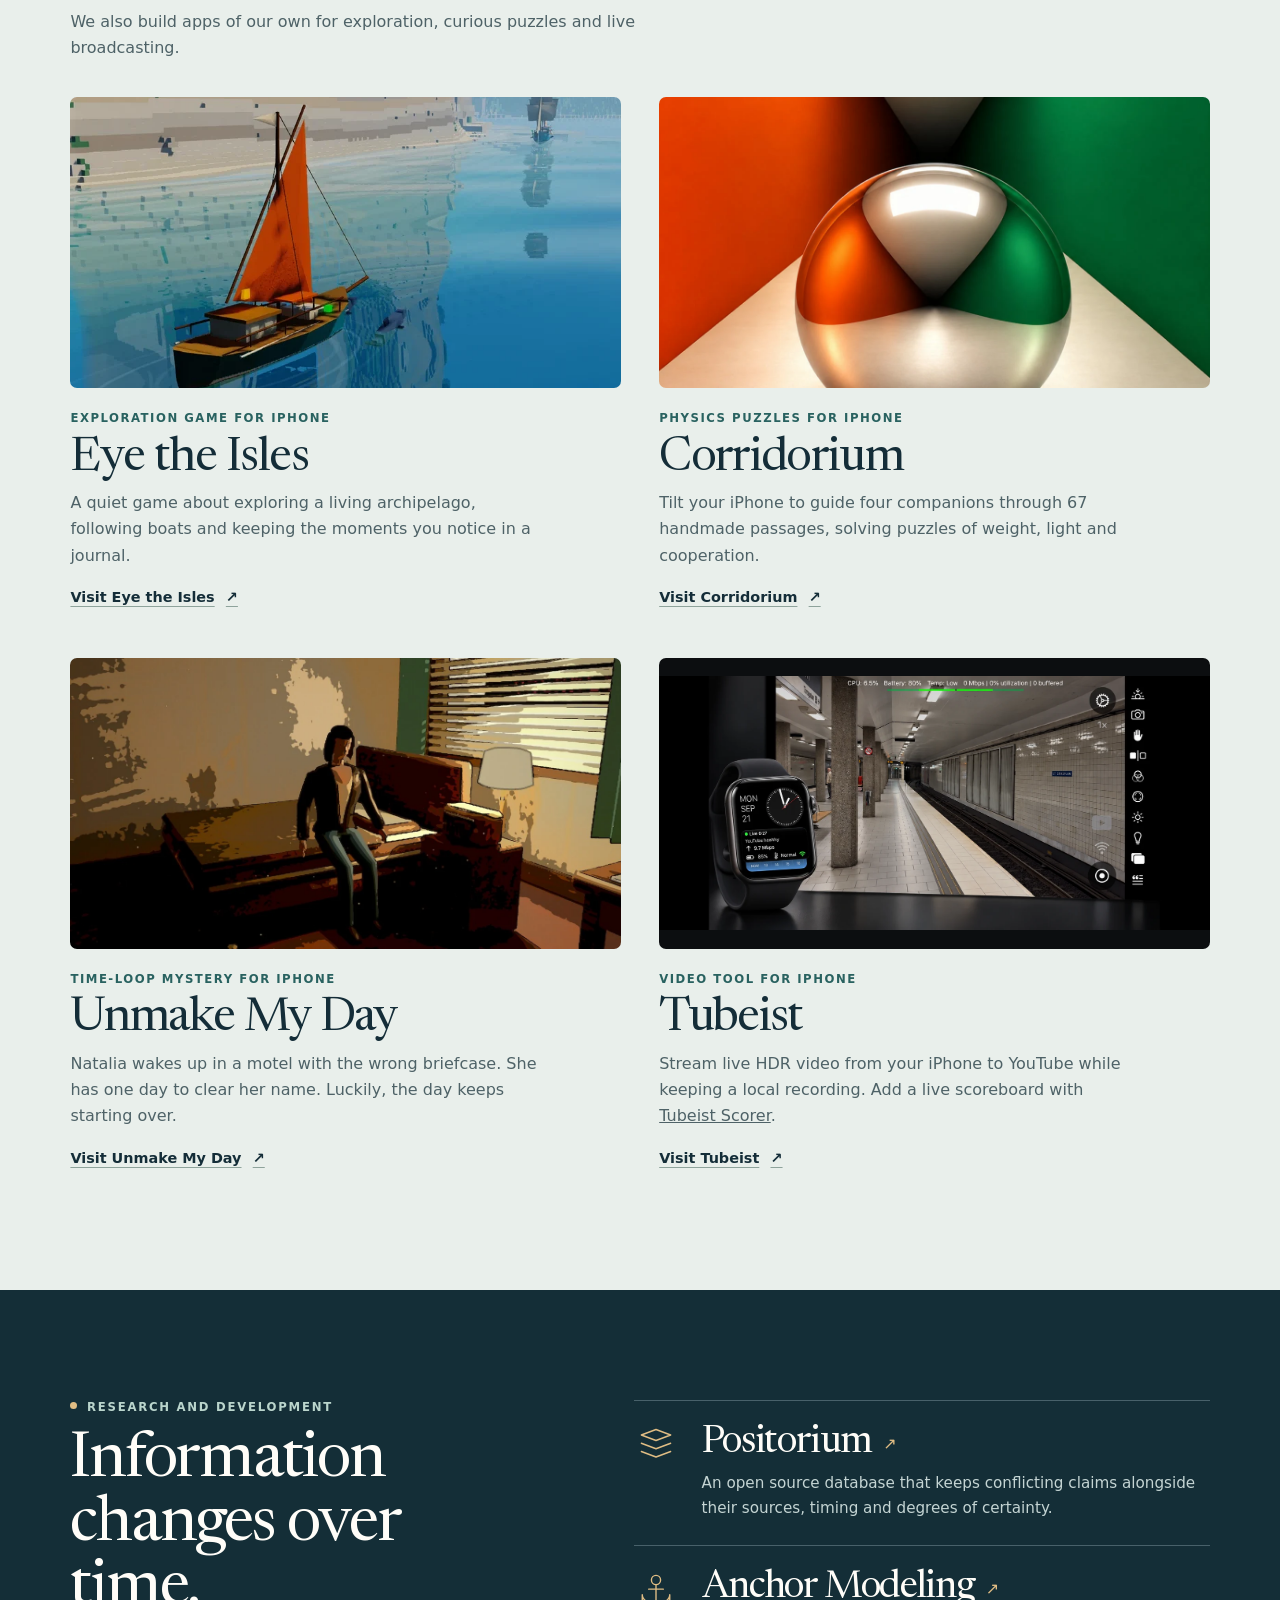
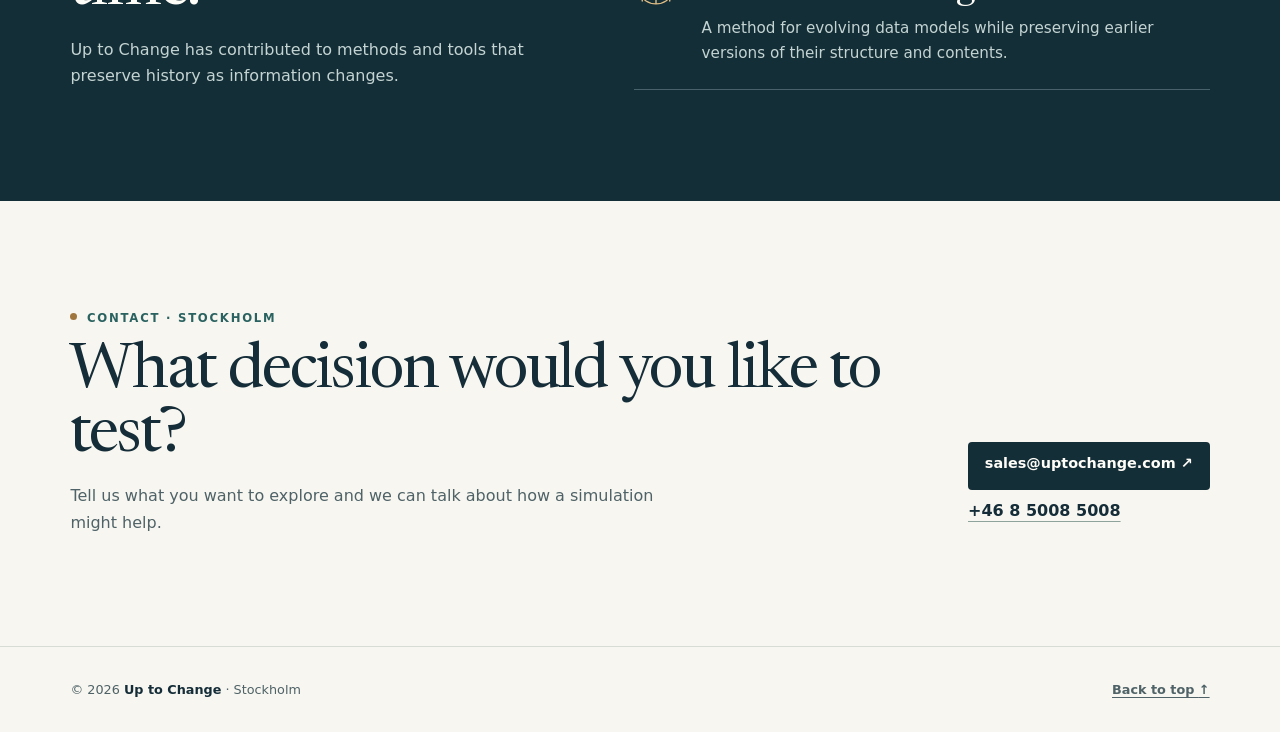
==== commit a9052e85: "Add Unmake My Day to the Up to Change homepage" ====
--- a/index_en.html
+++ b/index_en.html
@@ -142,6 +142,15 @@
           <a class="text-link" href="https://www.uptochange.com/corridorium/">Visit Corridorium <span aria-hidden="true">↗</span></a>
         </article>
         <article class="project">
+          <a class="project-media" href="https://www.uptochange.com/unmakemyday/" aria-label="Visit Unmake My Day">
+            <img src="up-to-change-assets/unmake-my-day.webp" width="1200" height="630" loading="lazy" alt="Natalia sitting on the edge of her motel bed">
+          </a>
+          <p class="project-meta">Time-loop mystery for iPhone</p>
+          <h3>Unmake My Day</h3>
+          <p>Natalia wakes up in a motel with the wrong briefcase. She has one day to clear her name. Luckily, the day keeps starting over.</p>
+          <a class="text-link" href="https://www.uptochange.com/unmakemyday/">Visit Unmake My Day <span aria-hidden="true">↗</span></a>
+        </article>
+        <article class="project">
           <a class="project-media tubeist" href="https://www.uptochange.com/tubeist/" aria-label="Visit Tubeist">
             <img src="up-to-change-assets/tubeist.webp" width="1400" height="645" loading="lazy" alt="Tubeist’s camera view and live stream monitoring on Apple Watch">
           </a>
--- a/up-to-change-assets/site.css
+++ b/up-to-change-assets/site.css
@@ -208,7 +208,7 @@
 .method-list p { margin-top: .22rem; color: var(--muted); font-size: .93rem; }
 
 .projects { background: var(--wash); }
-.projects-grid { display: grid; grid-template-columns: repeat(3, minmax(0, 1fr)); gap: clamp(1.5rem, 3vw, 2.75rem); margin-top: 2.2rem; }
+.projects-grid { display: grid; grid-template-columns: repeat(2, minmax(0, 1fr)); gap: clamp(1.5rem, 3vw, 2.75rem); margin-top: 2.2rem; }
 .project { display: flex; flex-direction: column; }
 .project-media { display: block; overflow: hidden; aspect-ratio: 1.89; border-radius: 7px; background: var(--deep); }
 .project-media img { width: 100%; height: 100%; object-fit: cover; transition: transform 220ms ease-out; }
@@ -248,9 +248,6 @@
   .hero h1 { font-size: clamp(3.1rem, 6.4vw, 4.25rem); }
   .hero-visual { aspect-ratio: 1.04; }
   .services-grid, .research-grid { gap: 3rem; }
-}
-@media (min-width: 721px) and (max-width: 980px) {
-  .project-meta { min-height: 3.3em; }
 }
 @media (max-width: 720px) {
   .projects-grid { grid-template-columns: 1fr; gap: 2.5rem; }
